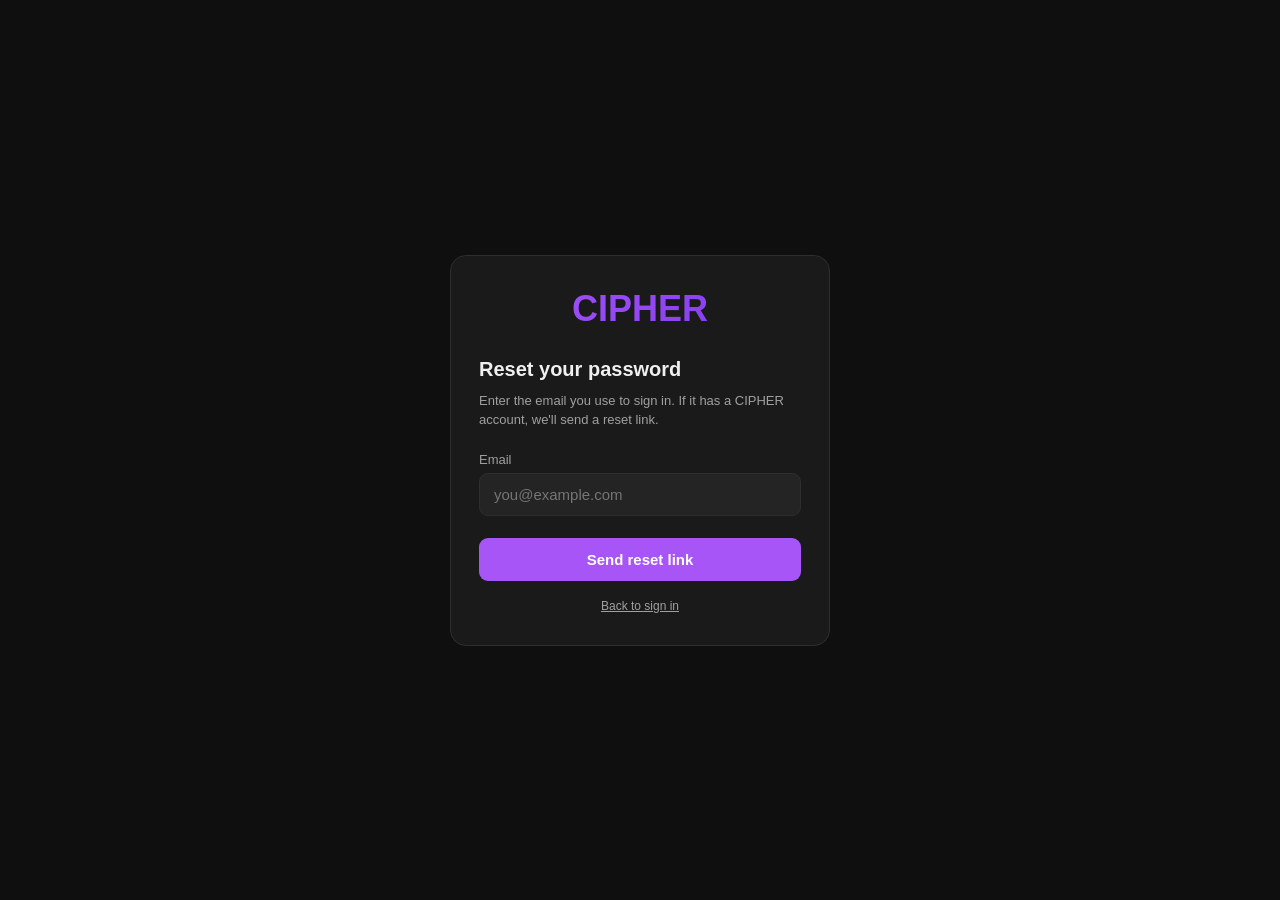
==== forgot-password.html @ ac6d3c60 "Client portal: relative paths so it can be nested under /portal on the main domain" ====
<!DOCTYPE html>
<html lang="en">
<head>
<meta charset="UTF-8">
<meta name="viewport" content="width=device-width, initial-scale=1">
<meta name="theme-color" content="#0f0f0f">
<title>Forgot Password - CIPHER</title>
<link rel="manifest" href="manifest.json">
<style>
  :root{--bg:#0f0f0f;--surface:#1a1a1a;--border:#2e2e2e;--text1:#f0f0f0;--text2:#a0a0a0;--accent:#a855f7;--red:#ef4444;--green:#30d158;}
  *{box-sizing:border-box;margin:0;padding:0;}
  body{background:var(--bg);color:var(--text1);font-family:-apple-system,BlinkMacSystemFont,'Segoe UI',sans-serif;min-height:100dvh;display:flex;align-items:center;justify-content:center;padding:24px;}
  .card{background:var(--surface);border:1px solid var(--border);border-radius:16px;padding:32px 28px;width:100%;max-width:380px;}
  .logo{text-align:center;margin-bottom:28px;}
  .logo-mark{font-size:36px;font-weight:800;background:linear-gradient(135deg,#a855f7,#7c3aed);-webkit-background-clip:text;-webkit-text-fill-color:transparent;}
  h2{font-size:20px;font-weight:600;margin-bottom:10px;}
  .sub{font-size:13px;color:var(--text2);line-height:1.5;margin-bottom:22px;}
  .form-group{display:flex;flex-direction:column;gap:6px;margin-bottom:14px;}
  label{font-size:13px;color:var(--text2);}
  input{background:#242424;border:1px solid var(--border);border-radius:9px;color:var(--text1);padding:12px 14px;font-size:15px;width:100%;outline:none;transition:.15s;}
  input:focus{border-color:var(--accent);}
  .btn{width:100%;padding:13px;border-radius:9px;border:none;background:var(--accent);color:#fff;font-size:15px;font-weight:600;cursor:pointer;margin-top:8px;transition:.15s;}
  .btn:hover{filter:brightness(1.1);}
  .btn:disabled{opacity:.5;cursor:not-allowed;}
  .success{background:rgba(48,209,88,.12);border:1px solid rgba(48,209,88,.3);color:var(--green);padding:10px 14px;border-radius:8px;font-size:13px;margin-bottom:14px;display:none;line-height:1.5;}
  .hint{text-align:center;font-size:12px;color:var(--text2);margin-top:18px;}
  .hint a{color:var(--text2);}
</style>
</head>
<body>
<div class="card">
  <div class="logo"><div class="logo-mark">CIPHER</div></div>
  <h2>Reset your password</h2>
  <p class="sub">Enter the email you use to sign in. If it has a CIPHER account, we'll send a reset link.</p>
  <div class="success" id="ok"></div>
  <div class="form-group">
    <label>Email</label>
    <input type="email" id="email" placeholder="you@example.com" autocomplete="email">
  </div>
  <button class="btn" id="btn" onclick="doSubmit()">Send reset link</button>
  <p class="hint"><a href="login.html" style="text-decoration:underline;">Back to sign in</a></p>
</div>
<script src="js/api.js"></script>
<script>
  document.getElementById('email').addEventListener('keydown', e => { if (e.key === 'Enter') doSubmit() })

  async function doSubmit() {
    const email = document.getElementById('email').value.trim()
    const ok    = document.getElementById('ok')
    const btn   = document.getElementById('btn')
    if (!email) return
    btn.disabled = true; btn.textContent = 'Sending...'
    try {
      const data = await API.forgotPassword(email)
      ok.textContent = data.message || 'If an account exists for that email, a reset link has been sent.'
      ok.style.display = ''
      document.getElementById('email').disabled = true
    } catch (e) {
      // Deliberately generic even on error - never confirm/deny whether the email exists.
      ok.textContent = 'If an account exists for that email, a reset link has been sent.'
      ok.style.display = ''
    }
    btn.textContent = 'Sent'
  }
</script>
</body>
</html>
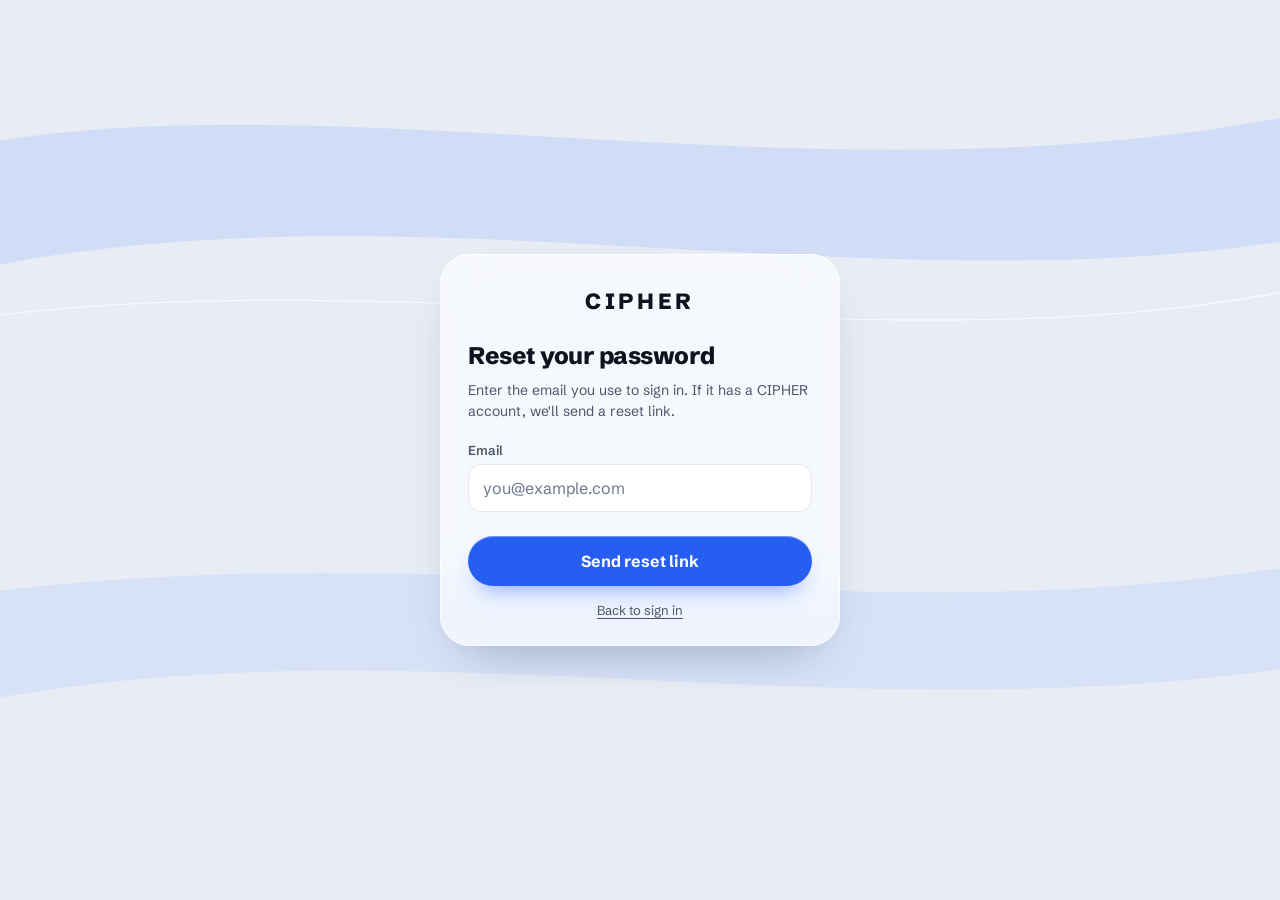
==== commit f814793e: "Restyle client portal in the light Liquid Glass design - Light blue-grey ground with wave wallpaper," ====
--- a/forgot-password.html
+++ b/forgot-password.html
@@ -2,29 +2,41 @@
 <html lang="en">
 <head>
 <meta charset="UTF-8">
-<meta name="viewport" content="width=device-width, initial-scale=1">
-<meta name="theme-color" content="#0f0f0f">
+<meta name="viewport" content="width=device-width, initial-scale=1, viewport-fit=cover">
+<meta name="theme-color" content="#E8EDF5">
 <title>Forgot Password - CIPHER</title>
+<link rel="icon" type="image/png" href="icons/icon-192.png">
 <link rel="manifest" href="manifest.json">
+<link rel="preconnect" href="https://fonts.googleapis.com"><link rel="preconnect" href="https://fonts.gstatic.com" crossorigin>
+<link href="https://fonts.googleapis.com/css2?family=Schibsted+Grotesk:wght@400;500;600;700;800&display=swap" rel="stylesheet">
 <style>
-  :root{--bg:#0f0f0f;--surface:#1a1a1a;--border:#2e2e2e;--text1:#f0f0f0;--text2:#a0a0a0;--accent:#a855f7;--red:#ef4444;--green:#30d158;}
+  :root{--ground:#E8EDF5;--text1:#0E1320;--text2:#4B5569;--text3:#6E788C;--border:rgba(14,19,32,.10);--accent:#255EF0;--accent-deep:#1F4FD1;--red:#C8352A;--green:#1C8A4E;--ease-out:cubic-bezier(0.23,1,0.32,1);color-scheme:light}
   *{box-sizing:border-box;margin:0;padding:0;}
-  body{background:var(--bg);color:var(--text1);font-family:-apple-system,BlinkMacSystemFont,'Segoe UI',sans-serif;min-height:100dvh;display:flex;align-items:center;justify-content:center;padding:24px;}
-  .card{background:var(--surface);border:1px solid var(--border);border-radius:16px;padding:32px 28px;width:100%;max-width:380px;}
-  .logo{text-align:center;margin-bottom:28px;}
-  .logo-mark{font-size:36px;font-weight:800;background:linear-gradient(135deg,#a855f7,#7c3aed);-webkit-background-clip:text;-webkit-text-fill-color:transparent;}
-  h2{font-size:20px;font-weight:600;margin-bottom:10px;}
-  .sub{font-size:13px;color:var(--text2);line-height:1.5;margin-bottom:22px;}
-  .form-group{display:flex;flex-direction:column;gap:6px;margin-bottom:14px;}
-  label{font-size:13px;color:var(--text2);}
-  input{background:#242424;border:1px solid var(--border);border-radius:9px;color:var(--text1);padding:12px 14px;font-size:15px;width:100%;outline:none;transition:.15s;}
-  input:focus{border-color:var(--accent);}
-  .btn{width:100%;padding:13px;border-radius:9px;border:none;background:var(--accent);color:#fff;font-size:15px;font-weight:600;cursor:pointer;margin-top:8px;transition:.15s;}
-  .btn:hover{filter:brightness(1.1);}
-  .btn:disabled{opacity:.5;cursor:not-allowed;}
-  .success{background:rgba(48,209,88,.12);border:1px solid rgba(48,209,88,.3);color:var(--green);padding:10px 14px;border-radius:8px;font-size:13px;margin-bottom:14px;display:none;line-height:1.5;}
-  .hint{text-align:center;font-size:12px;color:var(--text2);margin-top:18px;}
-  .hint a{color:var(--text2);}
+  html{-webkit-tap-highlight-color:rgba(47,107,255,.12);touch-action:manipulation}
+  body{background:var(--ground);color:var(--text1);font-family:'Schibsted Grotesk',system-ui,-apple-system,'Segoe UI',sans-serif;-webkit-font-smoothing:antialiased;min-height:100dvh;display:flex;align-items:center;justify-content:center;padding:24px;padding-bottom:calc(24px + env(safe-area-inset-bottom))}
+  body::before{content:"";position:fixed;inset:0;z-index:-1;pointer-events:none;background:url("data:image/svg+xml;utf8,<svg xmlns='http://www.w3.org/2000/svg' viewBox='0 0 800 1600' preserveAspectRatio='none'><path d='M0 250 C220 150 520 360 800 210 L800 430 C540 540 260 330 0 470 Z' fill='%232F6BFF' fill-opacity='.12'/><path d='M0 1050 C300 950 520 1130 800 1010 L800 1190 C520 1300 260 1110 0 1240 Z' fill='%238FB0FF' fill-opacity='.18'/><path d='M0 560 C260 470 560 650 800 520' stroke='white' stroke-opacity='.75' stroke-width='2' fill='none'/></svg>") center/100% 100% no-repeat,var(--ground)}
+  ::selection{background:var(--accent);color:#fff}
+  :focus-visible{outline:2px solid var(--accent);outline-offset:3px;border-radius:10px}
+  .card{width:100%;max-width:400px;padding:34px 28px 28px;border-radius:30px;background:rgba(255,255,255,.62);-webkit-backdrop-filter:blur(24px) saturate(160%);backdrop-filter:blur(24px) saturate(160%);box-shadow:inset 0 1px 0 rgba(255,255,255,.95),inset 0 0 0 1px rgba(255,255,255,.6),0 24px 50px -24px rgba(24,40,90,.35)}
+  .logo{text-align:center;margin-bottom:26px}
+  .logo-mark{font-size:22px;font-weight:800;letter-spacing:.16em;color:var(--text1)}
+  .logo-sub{font-size:13.5px;color:var(--text2);margin-top:6px}
+  h2{font-size:24px;font-weight:800;letter-spacing:-.02em;margin-bottom:18px}
+  .sub{font-size:14px;color:var(--text2);line-height:1.5;margin:-8px 0 20px}
+  .form-group{display:flex;flex-direction:column;gap:6px;margin-bottom:14px}
+  label{font-size:13px;font-weight:600;color:var(--text2)}
+  input{background:#fff;border:1px solid var(--border);border-radius:14px;color:var(--text1);padding:13px 14px;font-family:inherit;font-size:16px;width:100%;outline:none;transition:border-color .15s ease,box-shadow .15s ease}
+  input::placeholder{color:var(--text3)}
+  input:focus{border-color:var(--accent);box-shadow:0 0 0 4px rgba(47,107,255,.14)}
+  .btn{width:100%;padding:15px;border-radius:999px;border:none;background:var(--accent);color:#fff;font-family:inherit;font-size:16px;font-weight:700;cursor:pointer;margin-top:10px;box-shadow:inset 0 1px 0 rgba(255,255,255,.35),0 12px 24px -12px rgba(37,94,240,.65);transition:transform .16s var(--ease-out),background-color .15s ease}
+  .btn:active{transform:scale(.97)}
+  .btn:disabled{opacity:.5;cursor:not-allowed;transform:none}
+  @media (hover:hover) and (pointer:fine){.btn:not(:disabled):hover{background:var(--accent-deep)}}
+  .error{background:rgba(217,58,43,.08);border:1px solid rgba(217,58,43,.25);color:var(--red);padding:11px 14px;border-radius:14px;font-size:13.5px;margin-bottom:14px;display:none;line-height:1.5}
+  .success{background:rgba(31,157,87,.09);border:1px solid rgba(31,157,87,.28);color:var(--green);padding:11px 14px;border-radius:14px;font-size:13.5px;margin-bottom:14px;display:none;line-height:1.5}
+  .hint{text-align:center;font-size:13px;color:var(--text2);margin-top:16px}
+  .hint a{color:var(--text2);text-underline-offset:.2em}
+  @media (prefers-reduced-transparency:reduce){.card{background:#F7F9FD;-webkit-backdrop-filter:none;backdrop-filter:none}}
 </style>
 </head>
 <body>
@@ -40,7 +52,7 @@
   <button class="btn" id="btn" onclick="doSubmit()">Send reset link</button>
   <p class="hint"><a href="login.html" style="text-decoration:underline;">Back to sign in</a></p>
 </div>
-<script src="js/api.js"></script>
+<script src="js/api.js?v=2"></script>
 <script>
   document.getElementById('email').addEventListener('keydown', e => { if (e.key === 'Enter') doSubmit() })
 
